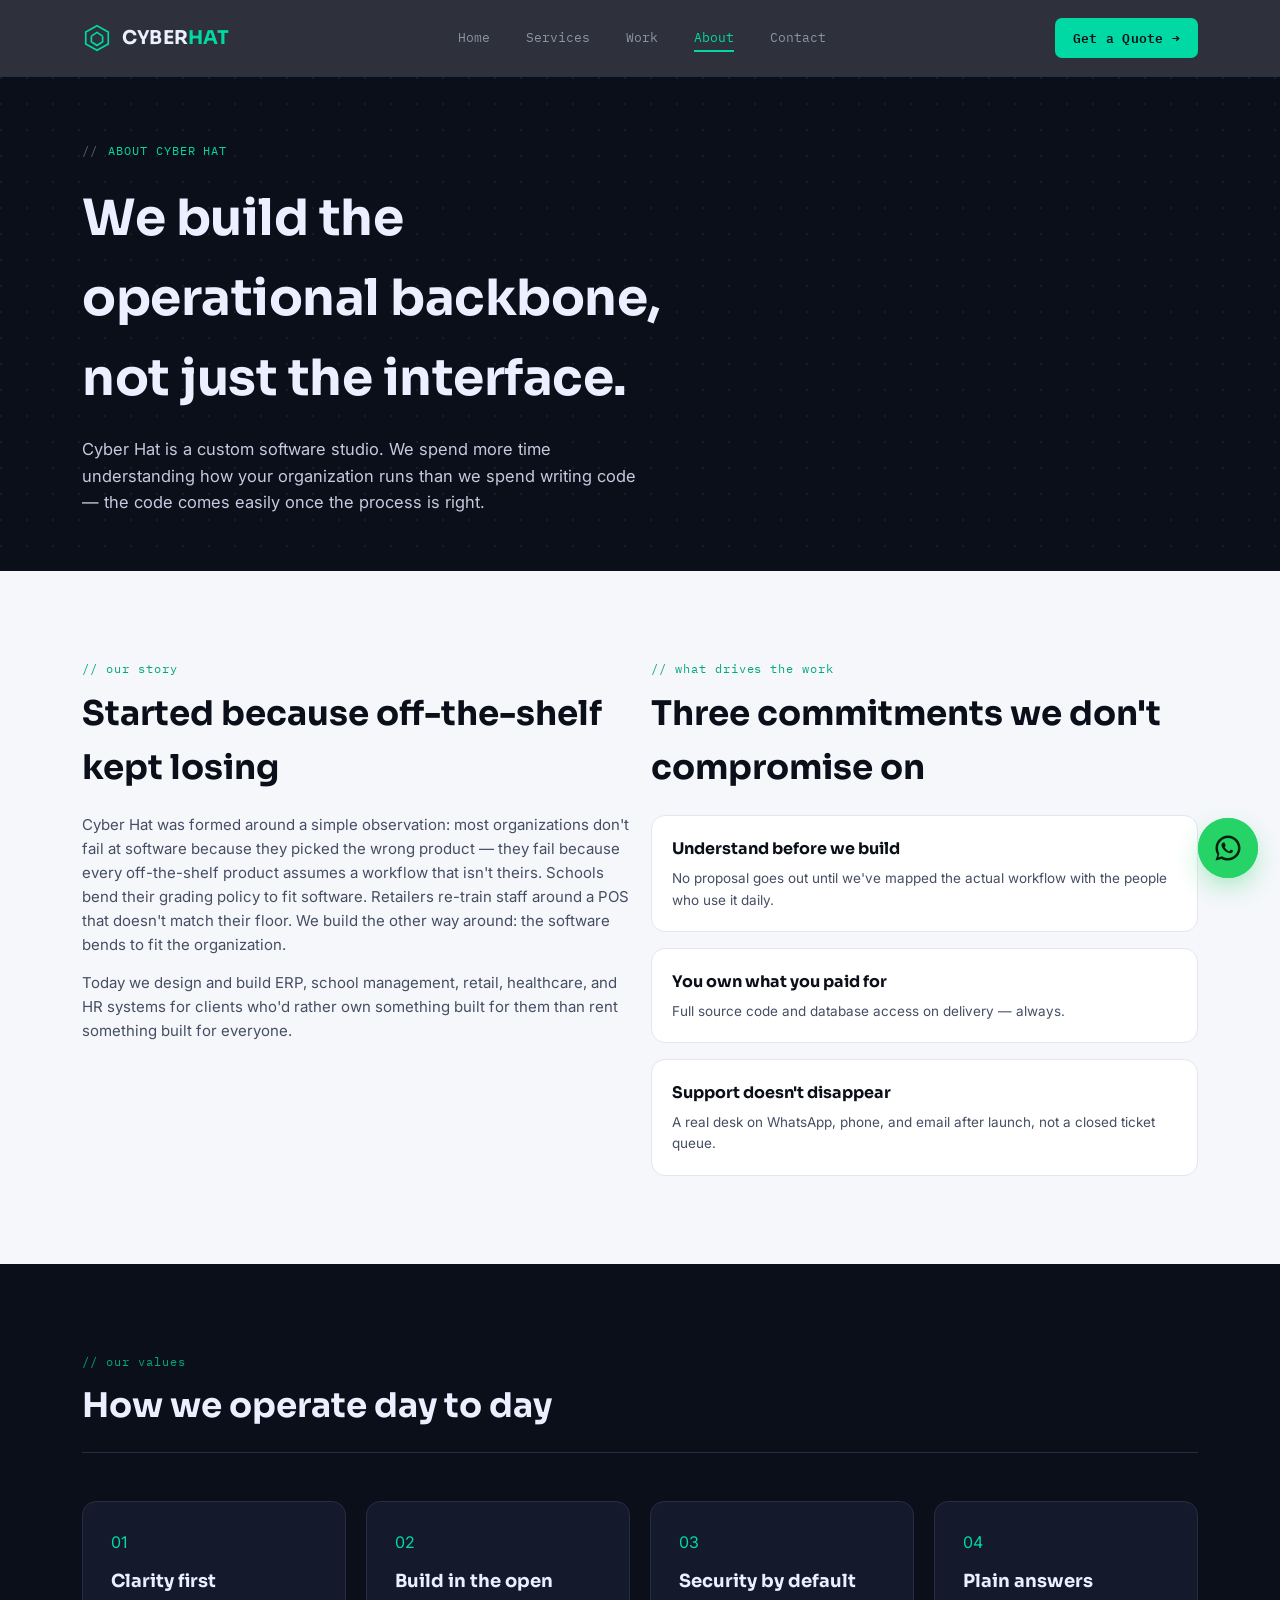
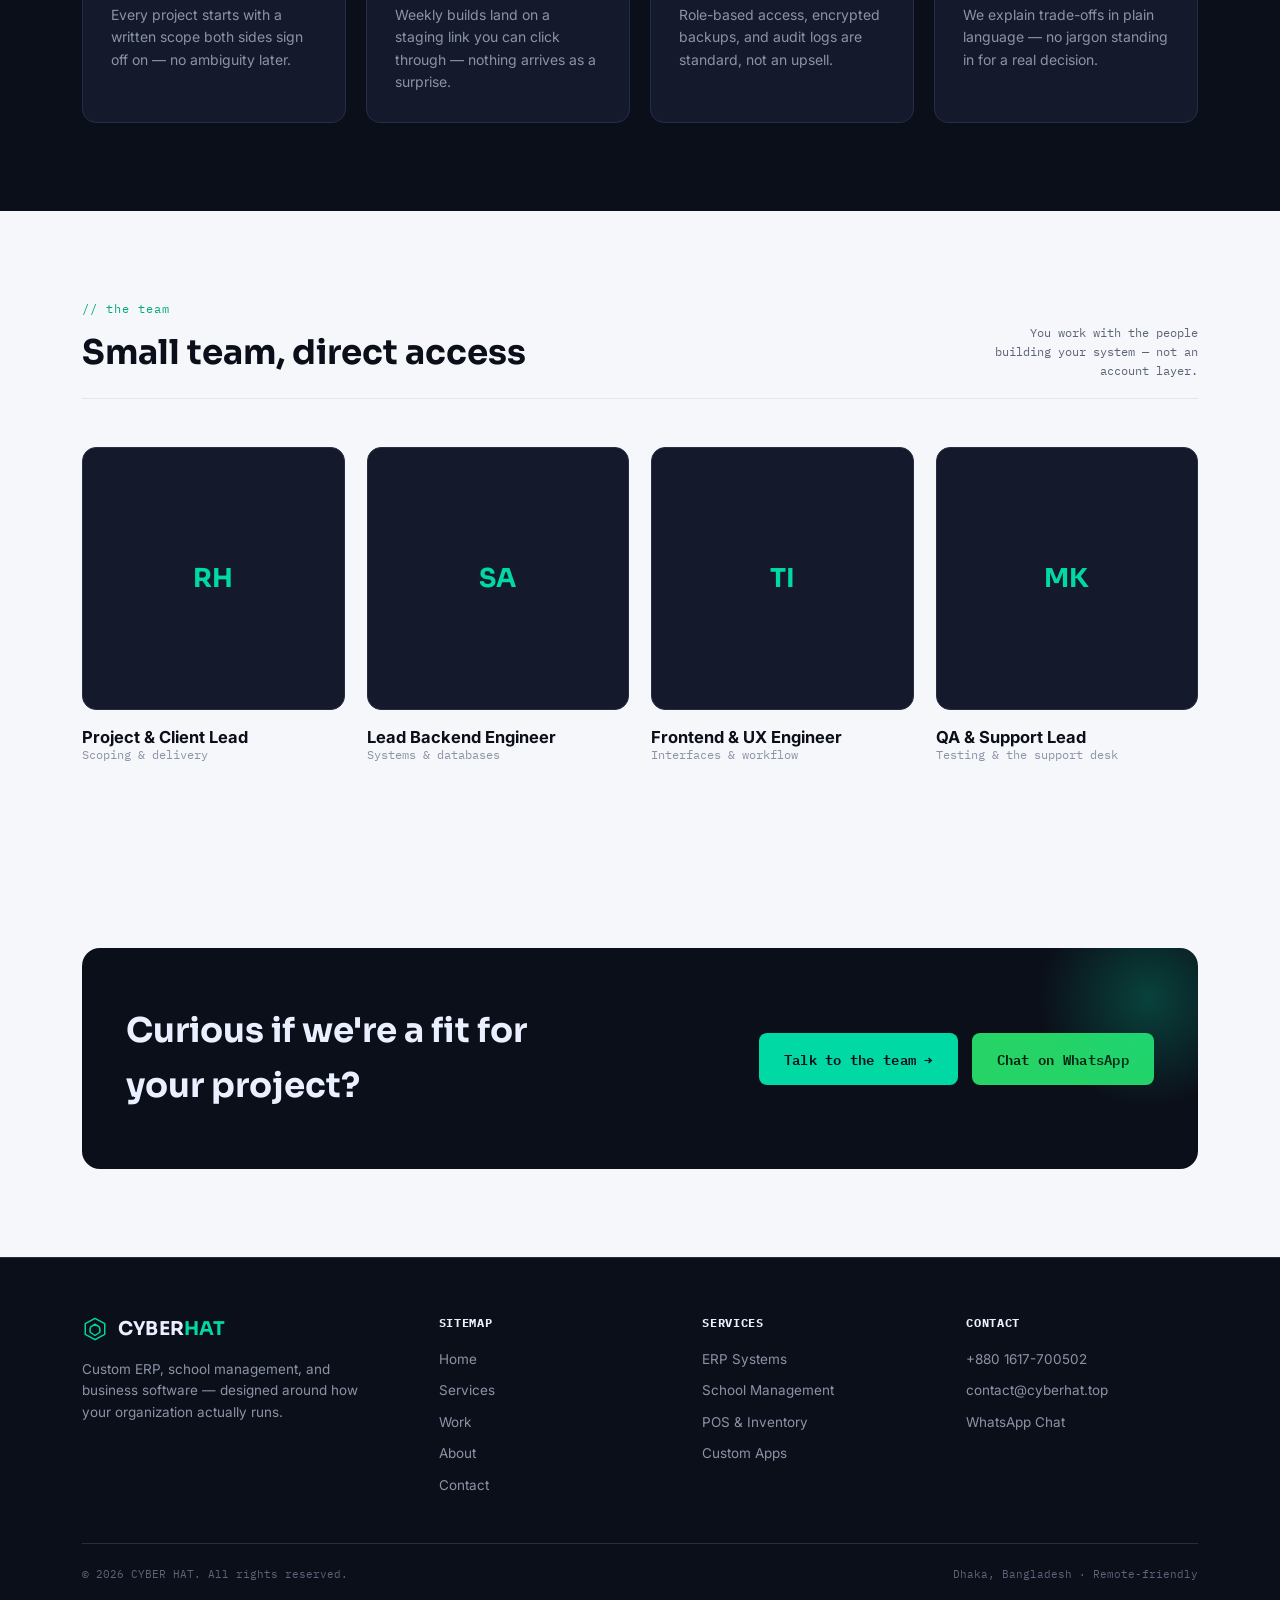
==== about.html @ 16d9b81a "Add files via upload" ====
<!DOCTYPE html>
<html lang="en">
<head>
<meta charset="UTF-8">
<meta name="viewport" content="width=device-width, initial-scale=1.0">
<title>About — Cyber Hat</title>
<meta name="description" content="Cyber Hat is a custom software studio building ERP, school management and business systems.">
<link rel="preconnect" href="https://fonts.googleapis.com">
<link rel="preconnect" href="https://fonts.gstatic.com" crossorigin>
<link href="https://fonts.googleapis.com/css2?family=Sora:wght@400;600;700;800&family=Inter:wght@400;500;600&family=IBM+Plex+Mono:wght@400;500&display=swap" rel="stylesheet">
<link rel="stylesheet" href="style.css">
</head>
<body>

<header class="site-header">
  <nav class="nav">
    <a href="index.html" class="logo">
      <svg viewBox="0 0 32 32" fill="none"><path d="M16 3 L28 9.5 V22.5 L16 29 L4 22.5 V9.5 Z" stroke="#00D9A3" stroke-width="1.8"/><path d="M10 14 L16 10 L22 14 M10 14 V20 L16 24 L22 20 V14" stroke="#00D9A3" stroke-width="1.8" stroke-linejoin="round"/></svg>
      <span class="logo-word">CYBER<span>HAT</span></span>
    </a>
    <ul class="nav-links">
      <li><a href="index.html">Home</a></li>
      <li><a href="services.html">Services</a></li>
      <li><a href="work.html">Work</a></li>
      <li><a href="about.html" class="active">About</a></li>
      <li><a href="contact.html">Contact</a></li>
    </ul>
    <a class="nav-cta desktop-only" href="contact.html">Get a Quote →</a>
    <button class="nav-toggle" aria-label="Toggle menu">☰</button>
  </nav>
  <div class="mobile-menu">
    <a href="index.html">Home</a>
    <a href="services.html">Services</a>
    <a href="work.html">Work</a>
    <a href="about.html" class="active">About</a>
    <a href="contact.html">Contact</a>
    <a class="nav-cta" href="contact.html">Get a Quote →</a>
  </div>
</header>

<section class="page-hero">
  <div class="wrap">
    <div class="crumb">ABOUT CYBER HAT</div>
    <h1>We build the operational backbone, not just the interface.</h1>
    <p class="lede">Cyber Hat is a custom software studio. We spend more time understanding how your organization runs than we spend writing code — the code comes easily once the process is right.</p>
  </div>
</section>

<section>
  <div class="wrap">
    <div class="grid-2 reveal">
      <div>
        <div class="section-tag">our story</div>
        <h2>Started because off-the-shelf kept losing</h2>
        <p style="margin-top:18px; color:#454e63; font-size:15px;">Cyber Hat was formed around a simple observation: most organizations don't fail at software because they picked the wrong product — they fail because every off-the-shelf product assumes a workflow that isn't theirs. Schools bend their grading policy to fit software. Retailers re-train staff around a POS that doesn't match their floor. We build the other way around: the software bends to fit the organization.</p>
        <p style="margin-top:14px; color:#454e63; font-size:15px;">Today we design and build ERP, school management, retail, healthcare, and HR systems for clients who'd rather own something built for them than rent something built for everyone.</p>
      </div>
      <div>
        <div class="section-tag">what drives the work</div>
        <h2>Three commitments we don't compromise on</h2>
        <div style="margin-top:20px; display:flex; flex-direction:column; gap:16px;">
          <div class="card" style="padding:20px;">
            <h3 style="font-size:16px; margin:0 0 6px;">Understand before we build</h3>
            <p style="font-size:13.5px;">No proposal goes out until we've mapped the actual workflow with the people who use it daily.</p>
          </div>
          <div class="card" style="padding:20px;">
            <h3 style="font-size:16px; margin:0 0 6px;">You own what you paid for</h3>
            <p style="font-size:13.5px;">Full source code and database access on delivery — always.</p>
          </div>
          <div class="card" style="padding:20px;">
            <h3 style="font-size:16px; margin:0 0 6px;">Support doesn't disappear</h3>
            <p style="font-size:13.5px;">A real desk on WhatsApp, phone, and email after launch, not a closed ticket queue.</p>
          </div>
        </div>
      </div>
    </div>
  </div>
</section>

<section class="dark-section">
  <div class="wrap">
    <div class="section-head reveal">
      <div>
        <div class="section-tag">our values</div>
        <h2>How we operate day to day</h2>
      </div>
    </div>
    <div class="value-row">
      <div class="dark-card reveal">
        <div class="tag" style="color:var(--signal);">01</div>
        <h3>Clarity first</h3>
        <p>Every project starts with a written scope both sides sign off on — no ambiguity later.</p>
      </div>
      <div class="dark-card reveal">
        <div class="tag" style="color:var(--signal);">02</div>
        <h3>Build in the open</h3>
        <p>Weekly builds land on a staging link you can click through — nothing arrives as a surprise.</p>
      </div>
      <div class="dark-card reveal">
        <div class="tag" style="color:var(--signal);">03</div>
        <h3>Security by default</h3>
        <p>Role-based access, encrypted backups, and audit logs are standard, not an upsell.</p>
      </div>
      <div class="dark-card reveal">
        <div class="tag" style="color:var(--signal);">04</div>
        <h3>Plain answers</h3>
        <p>We explain trade-offs in plain language — no jargon standing in for a real decision.</p>
      </div>
    </div>
  </div>
</section>

<section>
  <div class="wrap">
    <div class="section-head reveal">
      <div>
        <div class="section-tag">the team</div>
        <h2>Small team, direct access</h2>
      </div>
      <p class="section-note">You work with the people building your system — not an account layer.</p>
    </div>
    <div class="team-grid">
      <div class="team-card reveal">
        <div class="avatar">RH</div>
        <h3>Project &amp; Client Lead</h3>
        <span class="role">Scoping &amp; delivery</span>
      </div>
      <div class="team-card reveal">
        <div class="avatar">SA</div>
        <h3>Lead Backend Engineer</h3>
        <span class="role">Systems &amp; databases</span>
      </div>
      <div class="team-card reveal">
        <div class="avatar">TI</div>
        <h3>Frontend &amp; UX Engineer</h3>
        <span class="role">Interfaces &amp; workflow</span>
      </div>
      <div class="team-card reveal">
        <div class="avatar">MK</div>
        <h3>QA &amp; Support Lead</h3>
        <span class="role">Testing &amp; the support desk</span>
      </div>
    </div>
  </div>
</section>

<section>
  <div class="wrap">
    <div class="cta-band reveal">
      <h2>Curious if we're a fit for your project?</h2>
      <div class="cta-actions">
        <a class="btn btn-primary" href="contact.html">Talk to the team →</a>
        <a class="btn btn-whatsapp" href="https://wa.me/8801617700502" target="_blank" rel="noopener">Chat on WhatsApp</a>
      </div>
    </div>
  </div>
</section>

<footer class="site-footer">
  <div class="wrap">
    <div class="foot-grid">
      <div class="foot-col">
        <div class="foot-brand">
          <svg width="26" height="26" viewBox="0 0 32 32" fill="none"><path d="M16 3 L28 9.5 V22.5 L16 29 L4 22.5 V9.5 Z" stroke="#00D9A3" stroke-width="1.8"/><path d="M10 14 L16 10 L22 14 M10 14 V20 L16 24 L22 20 V14" stroke="#00D9A3" stroke-width="1.8" stroke-linejoin="round"/></svg>
          <span class="logo-word">CYBER<span>HAT</span></span>
        </div>
        <p class="foot-desc">Custom ERP, school management, and business software — designed around how your organization actually runs.</p>
      </div>
      <div class="foot-col">
        <h4>Sitemap</h4>
        <a href="index.html">Home</a>
        <a href="services.html">Services</a>
        <a href="work.html">Work</a>
        <a href="about.html">About</a>
        <a href="contact.html">Contact</a>
      </div>
      <div class="foot-col">
        <h4>Services</h4>
        <a href="services.html">ERP Systems</a>
        <a href="services.html">School Management</a>
        <a href="services.html">POS &amp; Inventory</a>
        <a href="services.html">Custom Apps</a>
      </div>
      <div class="foot-col">
        <h4>Contact</h4>
        <a href="tel:+8801617700502">+880 1617-700502</a>
        <a href="mailto:contact@cyberhat.top">contact@cyberhat.top</a>
        <a href="https://wa.me/8801617700502" target="_blank" rel="noopener">WhatsApp Chat</a>
      </div>
    </div>
    <div class="foot-bottom">
      <span>© 2026 CYBER HAT. All rights reserved.</span>
      <span>Dhaka, Bangladesh · Remote-friendly</span>
    </div>
  </div>
</footer>

<div class="wa-float">
  <span class="wa-tooltip">Chat with us</span>
  <a class="wa-btn" href="https://wa.me/8801617700502?text=Hi%20Cyber%20Hat%2C%20I%27d%20like%20to%20talk%20about%20a%20software%20project." target="_blank" rel="noopener" aria-label="Chat on WhatsApp">
    <svg viewBox="0 0 24 24" fill="#06210F"><path d="M12 2C6.5 2 2 6.5 2 12c0 1.9.5 3.7 1.5 5.3L2 22l4.9-1.3C8.4 21.6 10.2 22 12 22c5.5 0 10-4.5 10-10S17.5 2 12 2zm0 18c-1.6 0-3.1-.4-4.4-1.2l-.3-.2-3 .8.8-2.9-.2-.3C4.4 15 4 13.5 4 12c0-4.4 3.6-8 8-8s8 3.6 8 8-3.6 8-8 8zm4.4-5.9c-.2-.1-1.4-.7-1.7-.8-.2-.1-.4-.1-.6.1-.2.2-.6.8-.8 1-.1.2-.3.2-.5.1-.7-.3-1.4-.7-2-1.3-.5-.5-1-1.1-1.4-1.7-.1-.2 0-.4.1-.5.1-.1.2-.3.4-.4.1-.1.2-.3.2-.4.1-.2 0-.3 0-.4-.1-.1-.6-1.4-.8-1.9-.2-.5-.4-.4-.6-.4h-.5c-.2 0-.4.1-.6.3-.2.2-.8.8-.8 1.9s.8 2.2.9 2.4c.1.2 1.6 2.4 3.8 3.4.5.2.9.4 1.3.5.5.2 1 .1 1.4.1.4-.1 1.4-.6 1.6-1.1.2-.5.2-1 .1-1.1-.1-.1-.2-.2-.4-.3z"/></svg>
  </a>
</div>

<script src="script.js"></script>
</body>
</html>
---- style.css ----
/* ============ CYBER HAT — shared stylesheet ============ */
:root{
  --ink:#0B0F19;
  --panel:#141a2b;
  --panel-2:#1b2238;
  --paper:#F6F7FB;
  --line:#E3E6EF;
  --line-dark:#262e46;
  --signal:#00D9A3;
  --signal-dim:#00A87D;
  --amber:#FFB020;
  --text-dark:#0B0F19;
  --text-light:#EAF0FF;
  --muted:#8B93A7;
  --muted-2:#5b6478;
  --display:'Sora', sans-serif;
  --body:'Inter', sans-serif;
  --mono:'IBM Plex Mono', monospace;
}

*{margin:0; padding:0; box-sizing:border-box;}
html{scroll-behavior:smooth;}
body{
  background:var(--paper);
  color:var(--text-dark);
  font-family:var(--body);
  line-height:1.6;
  overflow-x:hidden;
}
@media (prefers-reduced-motion: reduce){
  *{animation-duration:0.01ms !important; animation-iteration-count:1 !important; transition-duration:0.01ms !important; scroll-behavior:auto !important;}
}
img,svg{display:block; max-width:100%;}
a{color:inherit; text-decoration:none;}
ul{list-style:none;}
button{font-family:inherit; cursor:pointer;}

.wrap{max-width:1180px; margin:0 auto; padding:0 32px;}
@media(max-width:600px){.wrap{padding:0 20px;}}

a:focus-visible, button:focus-visible, input:focus-visible, textarea:focus-visible, select:focus-visible{
  outline:2px solid var(--amber);
  outline-offset:2px;
}

/* ---------- header / nav ---------- */
header.site-header{
  position:sticky; top:0; z-index:50;
  background:rgba(11,15,25,0.85);
  backdrop-filter:blur(10px);
  border-bottom:1px solid var(--line-dark);
}
.nav{
  display:flex; align-items:center; justify-content:space-between;
  padding:18px 32px; max-width:1180px; margin:0 auto;
}
.logo{display:flex; align-items:center; gap:10px; color:var(--text-light);}
.logo svg{width:30px; height:30px;}
.logo-word{font-family:var(--display); font-weight:700; font-size:19px; letter-spacing:0.01em;}
.logo-word span{color:var(--signal);}
.nav-links{display:flex; gap:8px; align-items:center; font-family:var(--mono); font-size:13px;}
.nav-links a{
  color:var(--muted); padding:8px 14px; border-radius:6px; position:relative;
  transition:color 0.2s, background 0.2s;
}
.nav-links a:hover{color:var(--text-light); background:var(--panel);}
.nav-links a.active{color:var(--signal);}
.nav-links a.active::after{
  content:""; position:absolute; left:14px; right:14px; bottom:2px; height:2px; background:var(--signal);
}
.nav-cta{
  font-family:var(--mono); font-size:12.5px; letter-spacing:0.02em;
  background:var(--signal); color:var(--ink); padding:10px 18px; border-radius:7px;
  font-weight:600; transition:background 0.2s, transform 0.15s;
  display:inline-flex; align-items:center; gap:8px;
}
.nav-cta:hover{background:var(--text-light); transform:translateY(-1px);}
.nav-toggle{display:none; background:none; border:none; color:var(--text-light); font-size:22px;}
@media(max-width:900px){
  .nav-links{display:none;}
  .nav-cta.desktop-only{display:none;}
  .nav-toggle{display:block;}
}
.mobile-menu{
  display:none; flex-direction:column; gap:2px; padding:10px 20px 22px;
  background:var(--ink); border-bottom:1px solid var(--line-dark);
}
.mobile-menu.open{display:flex;}
.mobile-menu a{
  font-family:var(--mono); font-size:14px; color:var(--muted); padding:12px 6px;
  border-bottom:1px solid var(--line-dark);
}
.mobile-menu a.active{color:var(--signal);}
.mobile-menu .nav-cta{margin-top:14px; justify-content:center;}

/* ---------- page hero band (dark) ---------- */
.page-hero{
  background:var(--ink);
  color:var(--text-light);
  padding:64px 0 56px;
  position:relative;
  overflow:hidden;
}
.page-hero::before{
  content:"";
  position:absolute; inset:0;
  background-image: radial-gradient(circle at 1px 1px, rgba(255,255,255,0.06) 1px, transparent 0);
  background-size:26px 26px;
  pointer-events:none;
}
.crumb{
  font-family:var(--mono); font-size:12px; color:var(--signal); letter-spacing:0.08em;
  display:flex; align-items:center; gap:10px; margin-bottom:18px; position:relative;
}
.crumb::before{content:"//"; color:var(--muted-2);}
.page-hero h1{
  font-family:var(--display); font-weight:700; font-size:clamp(30px,4.4vw,50px);
  letter-spacing:-0.01em; max-width:16ch; position:relative;
}
.page-hero .lede{
  margin-top:18px; font-size:16.5px; color:#c3cbe0; max-width:56ch; position:relative;
}

/* ---------- generic section ---------- */
section{padding:88px 0;}
.section-tight{padding:56px 0;}
.section-head{
  display:flex; justify-content:space-between; align-items:flex-end; gap:24px;
  margin-bottom:48px; padding-bottom:18px; border-bottom:1px solid var(--line);
}
.section-tag{font-family:var(--mono); font-size:12px; color:var(--signal-dim); letter-spacing:0.08em;}
.section-tag::before{content:"// ";}
h2{font-family:var(--display); font-weight:700; font-size:clamp(24px,3vw,34px); margin-top:8px; max-width:22ch;}
.section-note{font-family:var(--mono); font-size:12px; color:var(--muted-2); max-width:30ch; text-align:right;}
@media(max-width:700px){
  .section-head{flex-direction:column; align-items:flex-start;}
  .section-note{text-align:left;}
}
.dark-section{background:var(--ink); color:var(--text-light);}
.dark-section h2{color:var(--text-light);}
.dark-section .section-head{border-bottom:1px solid var(--line-dark);}

/* ---------- buttons ---------- */
.btn{
  font-family:var(--mono); font-size:13.5px; letter-spacing:0.02em;
  padding:14px 24px; border-radius:8px; display:inline-flex; align-items:center; gap:10px;
  transition:transform 0.15s ease, background 0.2s, box-shadow 0.2s;
  border:1px solid transparent;
}
.btn-primary{background:var(--signal); color:var(--ink); font-weight:600;}
.btn-primary:hover{transform:translateY(-2px); box-shadow:0 10px 24px -8px rgba(0,217,163,0.55);}
.btn-outline{border-color:var(--line-dark); color:var(--text-light);}
.btn-outline:hover{border-color:var(--signal); color:var(--signal);}
.btn-outline.on-light{border-color:var(--line); color:var(--text-dark);}
.btn-outline.on-light:hover{border-color:var(--signal-dim); color:var(--signal-dim);}
.btn-whatsapp{background:#25D366; color:#06210F; font-weight:600;}
.btn-whatsapp:hover{transform:translateY(-2px); box-shadow:0 10px 24px -8px rgba(37,211,102,0.6);}

/* ---------- terminal / hero visual ---------- */
.terminal{
  background:var(--panel);
  border:1px solid var(--line-dark);
  border-radius:12px;
  overflow:hidden;
  box-shadow:0 30px 60px -30px rgba(0,0,0,0.6);
}
.terminal-bar{
  display:flex; align-items:center; gap:8px;
  padding:12px 16px; background:var(--panel-2); border-bottom:1px solid var(--line-dark);
}
.terminal-bar span{width:10px; height:10px; border-radius:50%; background:#3a4260;}
.terminal-bar .lbl{
  margin-left:10px; font-family:var(--mono); font-size:11px; color:var(--muted);
}
.terminal-body{padding:22px 20px; font-family:var(--mono); font-size:13.5px; color:#c9d3e8; min-height:190px;}
.terminal-body .line{margin-bottom:8px;}
.terminal-body .prompt{color:var(--signal);}
.terminal-body .out{color:var(--muted);}
.caret{display:inline-block; width:8px; height:16px; background:var(--signal); vertical-align:middle; animation:blink 1s steps(2) infinite;}
@keyframes blink{50%{opacity:0;}}

/* ---------- cards / grids ---------- */
.grid-3{display:grid; grid-template-columns:repeat(3,1fr); gap:22px;}
.grid-2{display:grid; grid-template-columns:1fr 1fr; gap:22px;}
@media(max-width:900px){.grid-3{grid-template-columns:repeat(2,1fr);}}
@media(max-width:640px){.grid-3, .grid-2{grid-template-columns:1fr;}}

.card{
  background:#fff; border:1px solid var(--line); border-radius:14px; padding:28px;
  transition:transform 0.2s ease, box-shadow 0.2s ease, border-color 0.2s;
}
.card:hover{transform:translateY(-4px); box-shadow:0 20px 40px -24px rgba(11,15,25,0.25); border-color:#d3d8e8;}
.card .tag{font-family:var(--mono); font-size:10.5px; color:var(--signal-dim); letter-spacing:0.05em;}
.card h3{font-family:var(--display); font-size:18.5px; font-weight:700; margin:12px 0 8px;}
.card p{font-size:14px; color:#454e63;}
.card-icon{
  width:42px; height:42px; border-radius:10px; background:#e9fbf5;
  display:flex; align-items:center; justify-content:center; margin-bottom:16px;
}
.chip-row{margin-top:16px; display:flex; flex-wrap:wrap; gap:6px;}
.chip{font-family:var(--mono); font-size:10px; border:1px solid var(--line); padding:4px 9px; border-radius:20px; color:var(--muted-2);}

.dark-card{
  background:var(--panel); border:1px solid var(--line-dark); border-radius:14px; padding:28px; color:var(--text-light);
  transition:transform 0.2s ease, border-color 0.2s;
}
.dark-card:hover{transform:translateY(-4px); border-color:var(--signal-dim);}
.dark-card h3{font-family:var(--display); font-weight:700; font-size:18px; margin:12px 0 8px;}
.dark-card p{font-size:14px; color:var(--muted);}

/* ---------- stats strip ---------- */
.stats-strip{
  display:grid; grid-template-columns:repeat(4,1fr);
  border:1px solid var(--line-dark); border-radius:14px; overflow:hidden; background:var(--panel);
}
.stat-cell{padding:26px 20px; border-right:1px solid var(--line-dark); text-align:center;}
.stat-cell:last-child{border-right:none;}
.stat-cell .val{font-family:var(--display); font-size:30px; font-weight:700; color:var(--signal);}
.stat-cell .lbl{margin-top:6px; font-family:var(--mono); font-size:10.5px; color:var(--muted); letter-spacing:0.04em; text-transform:uppercase;}
@media(max-width:700px){.stats-strip{grid-template-columns:repeat(2,1fr);} .stat-cell{border-bottom:1px solid var(--line-dark);}}

/* ---------- process rows ---------- */
.proc-row{
  display:grid; grid-template-columns:110px 1fr 1.3fr; gap:22px;
  padding:26px 0; border-bottom:1px solid var(--line); align-items:start;
}
.proc-row:first-child{border-top:1px solid var(--line);}
.proc-num{font-family:var(--mono); font-size:13px; color:var(--signal-dim);}
.proc-row h3{font-family:var(--display); font-size:17.5px; font-weight:700; padding-top:2px;}
.proc-row p{font-size:14px; color:#454e63; padding-top:2px;}
@media(max-width:700px){
  .proc-row{grid-template-columns:60px 1fr;}
  .proc-row p{grid-column:1/-1;}
}

/* ---------- CTA band ---------- */
.cta-band{
  background:var(--ink); color:var(--text-light); border-radius:18px; padding:56px 44px;
  display:flex; justify-content:space-between; align-items:center; gap:30px; flex-wrap:wrap;
  position:relative; overflow:hidden;
}
.cta-band::after{
  content:""; position:absolute; right:-60px; top:-60px; width:220px; height:220px; border-radius:50%;
  background:radial-gradient(circle, rgba(0,217,163,0.25), transparent 70%);
}
.cta-band h2{color:var(--text-light); margin:0; max-width:18ch;}
.cta-actions{display:flex; gap:14px; flex-wrap:wrap; position:relative;}

/* ---------- footer ---------- */
footer.site-footer{background:var(--ink); color:var(--muted); padding:56px 0 30px; border-top:1px solid var(--line-dark);}
.foot-grid{display:grid; grid-template-columns:1.4fr 1fr 1fr 1fr; gap:32px; padding-bottom:36px; border-bottom:1px solid var(--line-dark);}
.foot-col h4{font-family:var(--mono); font-size:11.5px; letter-spacing:0.06em; color:var(--text-light); text-transform:uppercase; margin-bottom:16px;}
.foot-col a, .foot-col p{display:block; font-size:13.5px; color:var(--muted); margin-bottom:10px;}
.foot-col a:hover{color:var(--signal);}
.foot-brand{display:flex; align-items:center; gap:10px; margin-bottom:14px;}
.foot-brand .logo-word{color:var(--text-light);}
.foot-desc{font-size:13.5px; color:var(--muted); max-width:34ch; margin-bottom:0;}
.foot-bottom{
  display:flex; justify-content:space-between; flex-wrap:wrap; gap:12px;
  font-family:var(--mono); font-size:11px; color:var(--muted-2); padding-top:22px;
}
@media(max-width:800px){.foot-grid{grid-template-columns:1fr 1fr;}}
@media(max-width:500px){.foot-grid{grid-template-columns:1fr;}}

/* ---------- floating WhatsApp button ---------- */
.wa-float{
  position:fixed; right:22px; bottom:22px; z-index:100;
  display:flex; align-items:center; gap:10px;
}
.wa-btn{
  width:60px; height:60px; border-radius:50%; background:#25D366;
  display:flex; align-items:center; justify-content:center;
  box-shadow:0 10px 30px -8px rgba(37,211,102,0.65);
  position:relative;
}
.wa-btn svg{width:30px; height:30px;}
.wa-btn::before{
  content:""; position:absolute; inset:0; border-radius:50%; background:#25D366;
  animation:wa-pulse 2.2s ease-out infinite;
  z-index:-1;
}
@keyframes wa-pulse{
  0%{transform:scale(1); opacity:0.55;}
  100%{transform:scale(1.9); opacity:0;}
}
.wa-tooltip{
  font-family:var(--mono); font-size:12px; background:var(--ink); color:var(--text-light);
  padding:8px 12px; border-radius:8px; white-space:nowrap;
  opacity:0; transform:translateX(6px); transition:opacity 0.2s, transform 0.2s; pointer-events:none;
}
.wa-float:hover .wa-tooltip{opacity:1; transform:translateX(0);}
@media(max-width:600px){
  .wa-float{right:16px; bottom:16px;}
  .wa-btn{width:54px; height:54px;}
  .wa-tooltip{display:none;}
}

/* ---------- contact page specifics ---------- */
.contact-grid{display:grid; grid-template-columns:1fr 1fr; gap:0; border:1px solid var(--line); border-radius:16px; overflow:hidden;}
.contact-info{background:var(--ink); color:var(--text-light); padding:48px;}
.contact-info h2{color:var(--text-light); max-width:none;}
.contact-form{padding:48px; background:#fff;}
.contact-list{margin-top:30px; display:flex; flex-direction:column; gap:18px;}
.contact-list a, .contact-list span{font-family:var(--mono); font-size:14px; display:flex; align-items:center; gap:12px; color:var(--text-light);}
.contact-list .ic{width:34px; height:34px; border-radius:8px; background:var(--panel-2); display:flex; align-items:center; justify-content:center; flex-shrink:0;}
.field{margin-bottom:20px;}
.field label{display:block; font-family:var(--mono); font-size:11px; letter-spacing:0.05em; text-transform:uppercase; color:var(--muted-2); margin-bottom:8px;}
.field input, .field select, .field textarea{
  width:100%; border:1px solid var(--line); border-radius:8px; background:#fbfbfd;
  padding:11px 12px; font-family:var(--body); font-size:14.5px; color:var(--text-dark); outline:none;
  transition:border-color 0.2s;
}
.field input:focus, .field select:focus, .field textarea:focus{border-color:var(--signal-dim);}
.field textarea{resize:vertical; min-height:90px;}
.submit-btn{
  margin-top:6px; width:100%; background:var(--ink); color:#fff; border:none; border-radius:8px;
  padding:14px 20px; font-family:var(--mono); font-size:13.5px; letter-spacing:0.02em; transition:background 0.2s;
}
.submit-btn:hover{background:var(--signal-dim);}
.map-embed{border-radius:12px; overflow:hidden; border:1px solid var(--line); margin-top:26px;}
.map-embed iframe{width:100%; height:280px; border:0; display:block;}
@media(max-width:850px){.contact-grid{grid-template-columns:1fr;}}

/* ---------- about page specifics ---------- */
.value-row{display:grid; grid-template-columns:repeat(4,1fr); gap:20px;}
@media(max-width:900px){.value-row{grid-template-columns:repeat(2,1fr);}}
@media(max-width:560px){.value-row{grid-template-columns:1fr;}}
.team-grid{display:grid; grid-template-columns:repeat(4,1fr); gap:22px;}
@media(max-width:900px){.team-grid{grid-template-columns:repeat(2,1fr);}}
@media(max-width:560px){.team-grid{grid-template-columns:1fr;}}
.avatar{
  width:100%; aspect-ratio:1; border-radius:14px; background:var(--panel);
  display:flex; align-items:center; justify-content:center; margin-bottom:14px;
  font-family:var(--display); font-weight:700; font-size:26px; color:var(--signal);
  border:1px solid var(--line-dark);
}
.team-card{text-align:left;}
.team-card h3{font-size:16.5px;}
.team-card .role{font-family:var(--mono); font-size:11.5px; color:var(--muted); margin-top:-4px; margin-bottom:8px; display:block;}

/* ---------- work/portfolio page specifics ---------- */
.work-card{border-radius:16px; overflow:hidden; border:1px solid var(--line); background:#fff;}
.work-visual{
  aspect-ratio:16/10; background:var(--ink); position:relative; overflow:hidden;
  display:flex; align-items:center; justify-content:center;
}
.work-visual svg{width:80%; height:80%;}
.work-body{padding:24px;}
.work-body .tag{font-family:var(--mono); font-size:10.5px; color:var(--signal-dim);}
.work-body h3{font-family:var(--display); font-size:18px; font-weight:700; margin:10px 0 8px;}
.work-body p{font-size:13.5px; color:#454e63;}
.filter-row{display:flex; gap:10px; flex-wrap:wrap; margin-bottom:36px;}
.filter-pill{
  font-family:var(--mono); font-size:12px; padding:8px 16px; border-radius:20px;
  border:1px solid var(--line); color:var(--muted-2); background:#fff; transition:all 0.2s;
}
.filter-pill.active, .filter-pill:hover{background:var(--ink); color:#fff; border-color:var(--ink);}

/* ---------- reveal animation ---------- */
.reveal{opacity:0; transform:translateY(16px); transition:opacity 0.6s ease, transform 0.6s ease;}
.reveal.in{opacity:1; transform:translateY(0);}
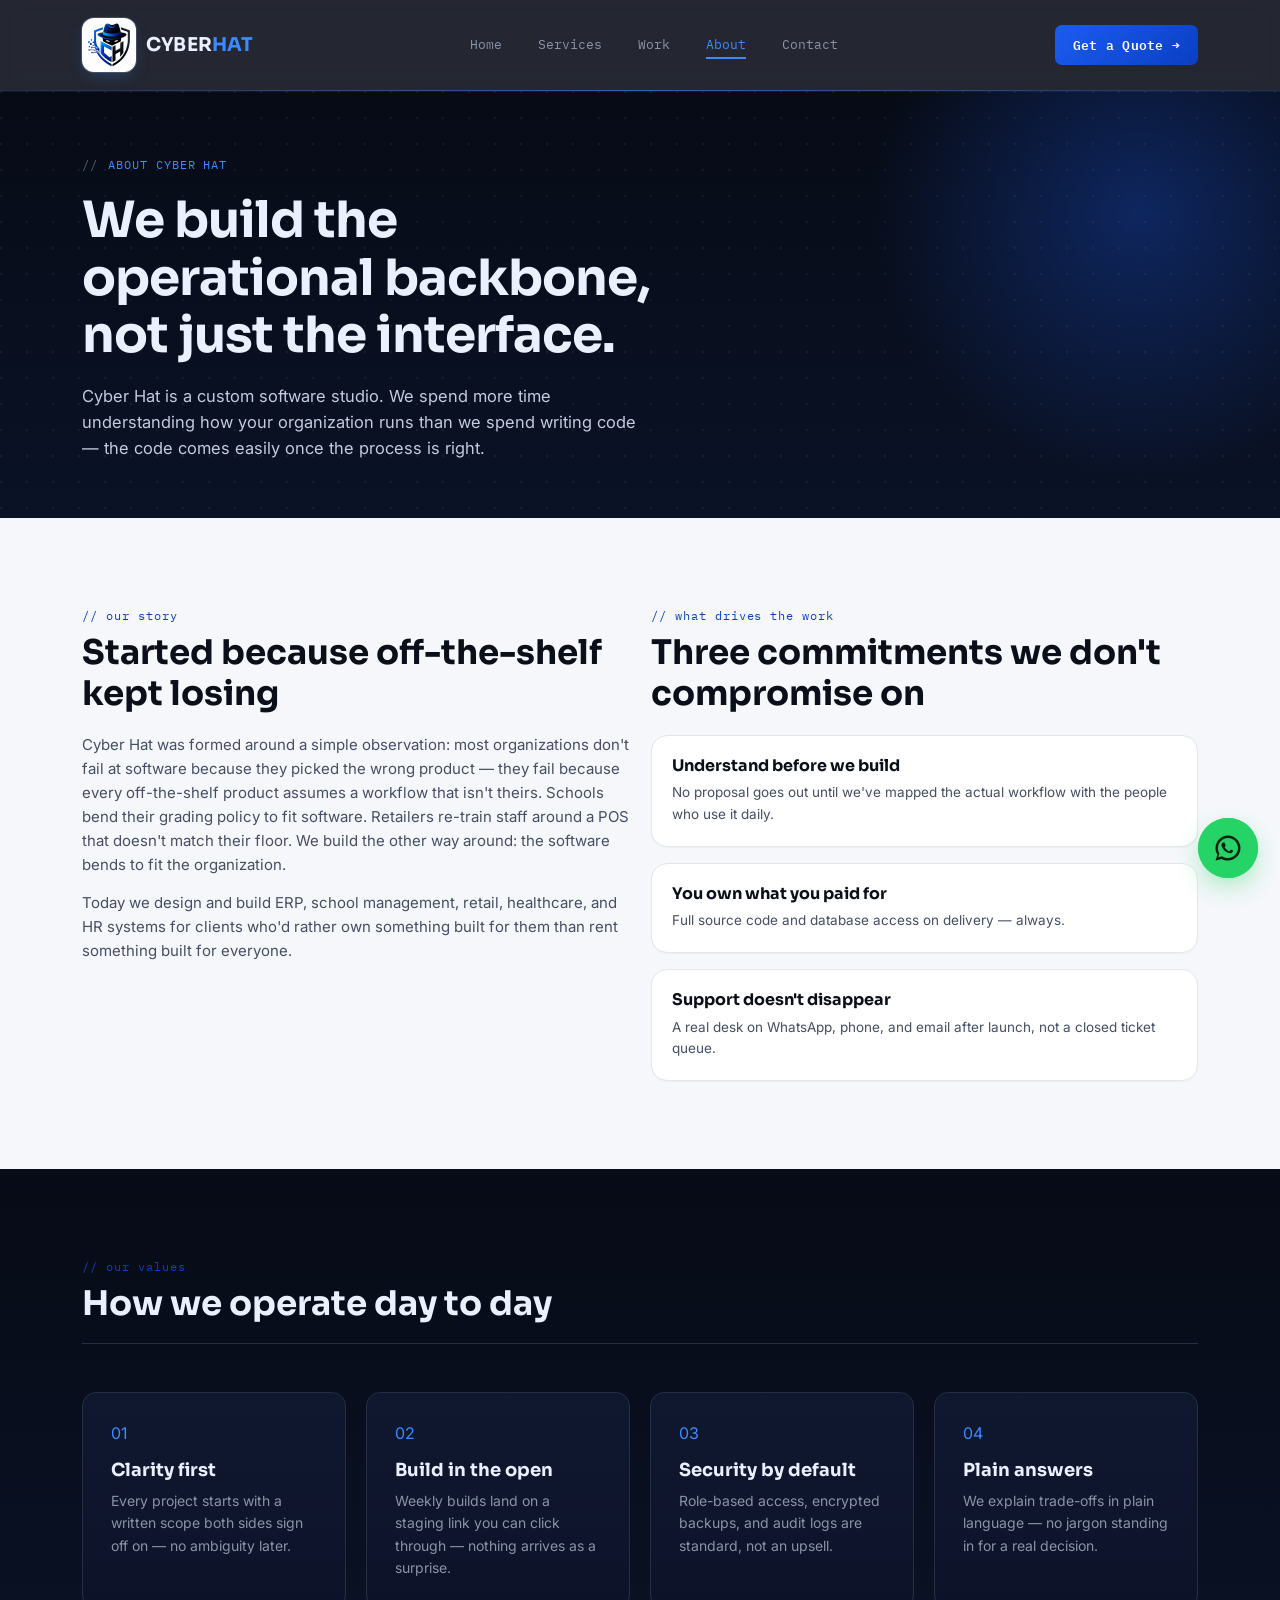
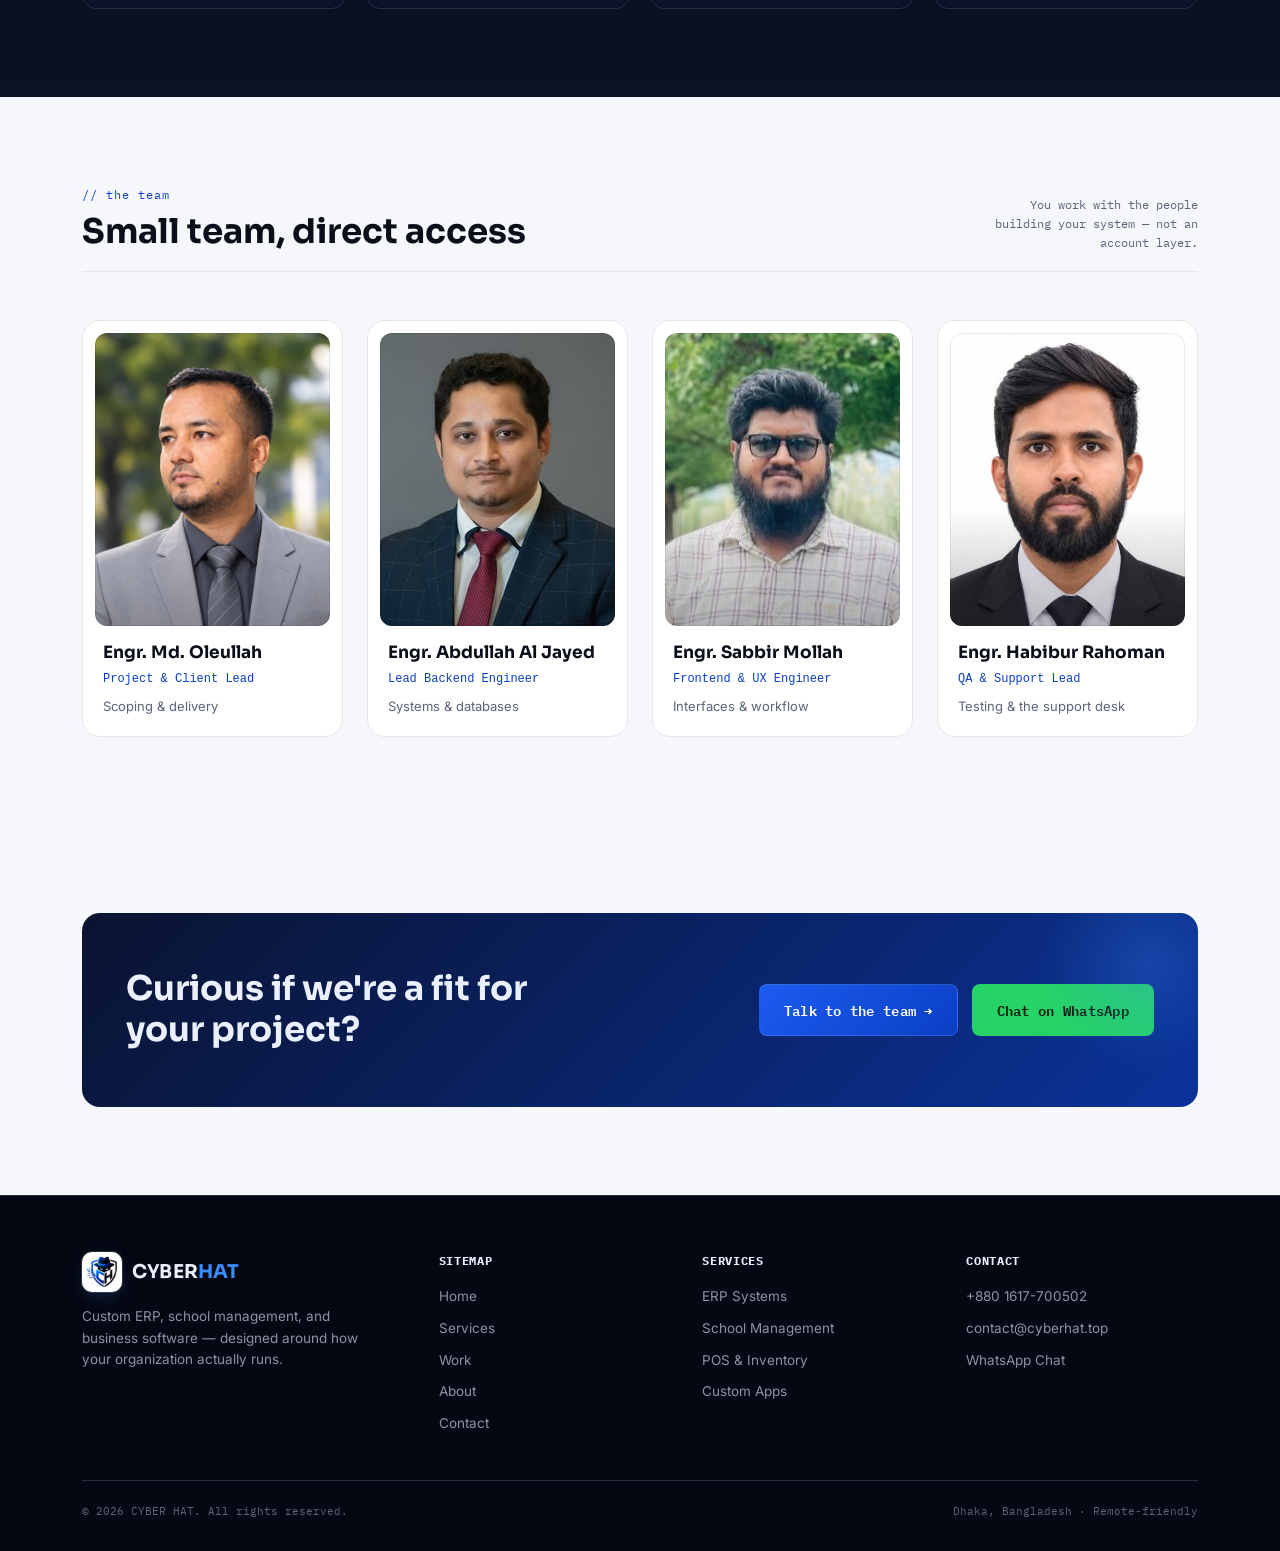
==== commit eeaea9be: "Add files via upload" ====
--- a/about.html
+++ b/about.html
@@ -2,20 +2,24 @@
 <html lang="en">
 <head>
 <meta charset="UTF-8">
-<meta name="viewport" content="width=device-width, initial-scale=1.0">
+<meta name="viewport" content="width=device-width, initial-scale=1, viewport-fit=cover">
+<meta name="theme-color" content="#0B0F19">
 <title>About — Cyber Hat</title>
 <meta name="description" content="Cyber Hat is a custom software studio building ERP, school management and business systems.">
 <link rel="preconnect" href="https://fonts.googleapis.com">
 <link rel="preconnect" href="https://fonts.gstatic.com" crossorigin>
 <link href="https://fonts.googleapis.com/css2?family=Sora:wght@400;600;700;800&family=Inter:wght@400;500;600&family=IBM+Plex+Mono:wght@400;500&display=swap" rel="stylesheet">
+<link rel="icon" type="image/png" href="favicon.png">
+<link rel="apple-touch-icon" href="logo.png">
 <link rel="stylesheet" href="style.css">
 </head>
 <body>
 
 <header class="site-header">
   <nav class="nav">
-    <a href="index.html" class="logo">
-      <svg viewBox="0 0 32 32" fill="none"><path d="M16 3 L28 9.5 V22.5 L16 29 L4 22.5 V9.5 Z" stroke="#00D9A3" stroke-width="1.8"/><path d="M10 14 L16 10 L22 14 M10 14 V20 L16 24 L22 20 V14" stroke="#00D9A3" stroke-width="1.8" stroke-linejoin="round"/></svg>
+    <a href="index.html" class="logo" aria-label="Cyber Hat — Home">
+      <img class="logo-img" src="logo.png" alt="" width="54" height="54" decoding="async">
+      <span class="logo-fallback" aria-hidden="true"><svg viewBox="0 0 32 32" fill="none"><path d="M16 3 L28 9.5 V22.5 L16 29 L4 22.5 V9.5 Z" stroke="#3B8BFF" stroke-width="1.8"/><path d="M10 14 L16 10 L22 14 M10 14 V20 L16 24 L22 20 V14" stroke="#3B8BFF" stroke-width="1.8" stroke-linejoin="round"/></svg></span>
       <span class="logo-word">CYBER<span>HAT</span></span>
     </a>
     <ul class="nav-links">
@@ -26,9 +30,9 @@
       <li><a href="contact.html">Contact</a></li>
     </ul>
     <a class="nav-cta desktop-only" href="contact.html">Get a Quote →</a>
-    <button class="nav-toggle" aria-label="Toggle menu">☰</button>
+    <button class="nav-toggle" aria-label="Toggle menu" aria-expanded="false" aria-controls="mobile-menu">☰</button>
   </nav>
-  <div class="mobile-menu">
+  <div class="mobile-menu" id="mobile-menu">
     <a href="index.html">Home</a>
     <a href="services.html">Services</a>
     <a href="work.html">Work</a>
@@ -121,24 +125,28 @@
     </div>
     <div class="team-grid">
       <div class="team-card reveal">
-        <div class="avatar">RH</div>
-        <h3>Project &amp; Client Lead</h3>
-        <span class="role">Scoping &amp; delivery</span>
-      </div>
-      <div class="team-card reveal">
-        <div class="avatar">SA</div>
-        <h3>Lead Backend Engineer</h3>
-        <span class="role">Systems &amp; databases</span>
-      </div>
-      <div class="team-card reveal">
-        <div class="avatar">TI</div>
-        <h3>Frontend &amp; UX Engineer</h3>
-        <span class="role">Interfaces &amp; workflow</span>
-      </div>
-      <div class="team-card reveal">
-        <div class="avatar">MK</div>
-        <h3>QA &amp; Support Lead</h3>
-        <span class="role">Testing &amp; the support desk</span>
+        <div class="team-photo"><img src="team-oleullah.jpg" alt="Engr. Md. Oleullah, Project &amp; Client Lead" width="720" height="720" loading="lazy"></div>
+        <h3>Engr. Md. Oleullah</h3>
+        <span class="role">Project &amp; Client Lead</span>
+        <p class="team-sub">Scoping &amp; delivery</p>
+      </div>
+      <div class="team-card reveal">
+        <div class="team-photo"><img src="team-jayed.jpg" alt="Engr. Abdullah Al Jayed, Lead Backend Engineer" width="540" height="540" loading="lazy"></div>
+        <h3>Engr. Abdullah Al Jayed</h3>
+        <span class="role">Lead Backend Engineer</span>
+        <p class="team-sub">Systems &amp; databases</p>
+      </div>
+      <div class="team-card reveal">
+        <div class="team-photo"><img src="team-sabbir.jpg" alt="Engr. Sabbir Mollah, Frontend &amp; UX Engineer" width="432" height="540" loading="lazy"></div>
+        <h3>Engr. Sabbir Mollah</h3>
+        <span class="role">Frontend &amp; UX Engineer</span>
+        <p class="team-sub">Interfaces &amp; workflow</p>
+      </div>
+      <div class="team-card reveal">
+        <div class="team-photo"><img src="team-habibur.jpg" alt="Engr. Habibur Rahoman, QA &amp; Support Lead" width="540" height="540" loading="lazy"></div>
+        <h3>Engr. Habibur Rahoman</h3>
+        <span class="role">QA &amp; Support Lead</span>
+        <p class="team-sub">Testing &amp; the support desk</p>
       </div>
     </div>
   </div>
@@ -161,7 +169,8 @@
     <div class="foot-grid">
       <div class="foot-col">
         <div class="foot-brand">
-          <svg width="26" height="26" viewBox="0 0 32 32" fill="none"><path d="M16 3 L28 9.5 V22.5 L16 29 L4 22.5 V9.5 Z" stroke="#00D9A3" stroke-width="1.8"/><path d="M10 14 L16 10 L22 14 M10 14 V20 L16 24 L22 20 V14" stroke="#00D9A3" stroke-width="1.8" stroke-linejoin="round"/></svg>
+          <img class="logo-img foot-logo" src="logo.png" alt="" width="40" height="40" loading="lazy" decoding="async">
+          <span class="logo-fallback" aria-hidden="true"><svg width="26" height="26" viewBox="0 0 32 32" fill="none"><path d="M16 3 L28 9.5 V22.5 L16 29 L4 22.5 V9.5 Z" stroke="#3B8BFF" stroke-width="1.8"/><path d="M10 14 L16 10 L22 14 M10 14 V20 L16 24 L22 20 V14" stroke="#3B8BFF" stroke-width="1.8" stroke-linejoin="round"/></svg></span>
           <span class="logo-word">CYBER<span>HAT</span></span>
         </div>
         <p class="foot-desc">Custom ERP, school management, and business software — designed around how your organization actually runs.</p>
--- a/style.css
+++ b/style.css
@@ -1,13 +1,15 @@
 /* ============ CYBER HAT — shared stylesheet ============ */
 :root{
-  --ink:#0B0F19;
+  --ink:#070B16;
   --panel:#141a2b;
   --panel-2:#1b2238;
   --paper:#F6F7FB;
   --line:#E3E6EF;
   --line-dark:#262e46;
-  --signal:#00D9A3;
-  --signal-dim:#00A87D;
+  --signal:#3B8BFF;
+  --brand:#0A3FC4;
+  --brand-2:#1C5CF0;
+  --signal-dim:#0A3FC4;
   --amber:#FFB020;
   --text-dark:#0B0F19;
   --text-light:#EAF0FF;
@@ -54,8 +56,17 @@
   display:flex; align-items:center; justify-content:space-between;
   padding:18px 32px; max-width:1180px; margin:0 auto;
 }
-.logo{display:flex; align-items:center; gap:10px; color:var(--text-light);}
+.logo{display:flex; align-items:center; gap:10px; color:var(--text-light); flex-shrink:0; min-height:44px;}
 .logo svg{width:30px; height:30px;}
+.logo-img{
+  width:54px; height:54px; object-fit:contain; display:block; flex-shrink:0;
+  background:#fff; border-radius:12px; padding:3px;
+  box-shadow:0 0 0 1px rgba(255,255,255,0.14), 0 6px 18px -6px rgba(59,139,255,0.35);
+}
+.logo-fallback{display:none; align-items:center;}
+.no-logo-img .logo-img{display:none;}
+.no-logo-img .logo-fallback{display:flex;}
+.foot-logo{width:40px; height:40px; border-radius:10px;}
 .logo-word{font-family:var(--display); font-weight:700; font-size:19px; letter-spacing:0.01em;}
 .logo-word span{color:var(--signal);}
 .nav-links{display:flex; gap:8px; align-items:center; font-family:var(--mono); font-size:13px;}
@@ -70,24 +81,25 @@
 }
 .nav-cta{
   font-family:var(--mono); font-size:12.5px; letter-spacing:0.02em;
-  background:var(--signal); color:var(--ink); padding:10px 18px; border-radius:7px;
+  background:linear-gradient(135deg,var(--brand-2),var(--brand)); color:#fff; padding:10px 18px; border-radius:7px;
   font-weight:600; transition:background 0.2s, transform 0.15s;
   display:inline-flex; align-items:center; gap:8px;
 }
-.nav-cta:hover{background:var(--text-light); transform:translateY(-1px);}
-.nav-toggle{display:none; background:none; border:none; color:var(--text-light); font-size:22px;}
+.nav-cta:hover{filter:brightness(1.15); transform:translateY(-1px);}
+.nav-toggle{display:none; background:none; border:1px solid var(--line-dark); border-radius:8px; color:var(--text-light); font-size:20px; width:44px; height:44px; line-height:1; align-items:center; justify-content:center;}
 @media(max-width:900px){
   .nav-links{display:none;}
   .nav-cta.desktop-only{display:none;}
-  .nav-toggle{display:block;}
+  .nav-toggle{display:inline-flex;}
 }
 .mobile-menu{
+  max-height:calc(100vh - 76px); overflow-y:auto; -webkit-overflow-scrolling:touch;
   display:none; flex-direction:column; gap:2px; padding:10px 20px 22px;
   background:var(--ink); border-bottom:1px solid var(--line-dark);
 }
 .mobile-menu.open{display:flex;}
 .mobile-menu a{
-  font-family:var(--mono); font-size:14px; color:var(--muted); padding:12px 6px;
+  font-family:var(--mono); font-size:14.5px; color:var(--muted); padding:15px 6px;
   border-bottom:1px solid var(--line-dark);
 }
 .mobile-menu a.active{color:var(--signal);}
@@ -147,8 +159,8 @@
   transition:transform 0.15s ease, background 0.2s, box-shadow 0.2s;
   border:1px solid transparent;
 }
-.btn-primary{background:var(--signal); color:var(--ink); font-weight:600;}
-.btn-primary:hover{transform:translateY(-2px); box-shadow:0 10px 24px -8px rgba(0,217,163,0.55);}
+.btn-primary{background:linear-gradient(135deg,var(--brand-2),var(--brand)); color:#fff; font-weight:600; border-color:rgba(255,255,255,0.12);}
+.btn-primary:hover{transform:translateY(-2px); box-shadow:0 12px 28px -8px rgba(28,92,240,0.7);}
 .btn-outline{border-color:var(--line-dark); color:var(--text-light);}
 .btn-outline:hover{border-color:var(--signal); color:var(--signal);}
 .btn-outline.on-light{border-color:var(--line); color:var(--text-dark);}
@@ -194,7 +206,7 @@
 .card h3{font-family:var(--display); font-size:18.5px; font-weight:700; margin:12px 0 8px;}
 .card p{font-size:14px; color:#454e63;}
 .card-icon{
-  width:42px; height:42px; border-radius:10px; background:#e9fbf5;
+  width:42px; height:42px; border-radius:10px; background:#e8efff;
   display:flex; align-items:center; justify-content:center; margin-bottom:16px;
 }
 .chip-row{margin-top:16px; display:flex; flex-wrap:wrap; gap:6px;}
@@ -241,7 +253,7 @@
 }
 .cta-band::after{
   content:""; position:absolute; right:-60px; top:-60px; width:220px; height:220px; border-radius:50%;
-  background:radial-gradient(circle, rgba(0,217,163,0.25), transparent 70%);
+  background:radial-gradient(circle, rgba(59,139,255,0.25), transparent 70%);
 }
 .cta-band h2{color:var(--text-light); margin:0; max-width:18ch;}
 .cta-actions{display:flex; gap:14px; flex-wrap:wrap; position:relative;}
@@ -316,7 +328,7 @@
   margin-top:6px; width:100%; background:var(--ink); color:#fff; border:none; border-radius:8px;
   padding:14px 20px; font-family:var(--mono); font-size:13.5px; letter-spacing:0.02em; transition:background 0.2s;
 }
-.submit-btn:hover{background:var(--signal-dim);}
+.submit-btn:hover{background:var(--brand);}
 .map-embed{border-radius:12px; overflow:hidden; border:1px solid var(--line); margin-top:26px;}
 .map-embed iframe{width:100%; height:280px; border:0; display:block;}
 @media(max-width:850px){.contact-grid{grid-template-columns:1fr;}}
@@ -359,3 +371,127 @@
 /* ---------- reveal animation ---------- */
 .reveal{opacity:0; transform:translateY(16px); transition:opacity 0.6s ease, transform 0.6s ease;}
 .reveal.in{opacity:1; transform:translateY(0);}
+
+
+/* ================= HOME HERO ================= */
+.hero-grid{display:grid; grid-template-columns:1.1fr 0.9fr; gap:48px; align-items:center;}
+.hero-actions{display:flex; gap:14px; margin-top:32px; flex-wrap:wrap;}
+.hero-stats{margin-top:40px; display:flex; gap:34px; flex-wrap:wrap;}
+
+/* ================= MOBILE FRIENDLY ================= */
+html{-webkit-text-size-adjust:100%;}
+.contact-list a, .contact-list span{word-break:break-word; min-width:0;}
+.wa-float{right:max(22px, env(safe-area-inset-right)); bottom:max(22px, env(safe-area-inset-bottom));}
+
+@media(max-width:900px){
+  .hero-grid{grid-template-columns:1fr; gap:36px;}
+  section{padding:68px 0;}
+  .cta-band{padding:44px 32px;}
+}
+
+@media(max-width:700px){
+  .nav{padding:8px 20px;}
+  .logo-img{width:46px; height:46px; border-radius:10px;}
+  .logo-word{font-size:17px;}
+  section{padding:52px 0;}
+  .section-tight{padding:36px 0;}
+  .section-head{margin-bottom:32px;}
+  .page-hero{padding:44px 0 40px;}
+  .page-hero h1{max-width:none;}
+  .page-hero .lede{font-size:15.5px;}
+  h2{max-width:none;}
+  .hero-actions{margin-top:26px;}
+  .hero-actions .btn{flex:1 1 100%; justify-content:center;}
+  .hero-stats{margin-top:30px; gap:22px;}
+  .terminal-body{font-size:12px; min-height:170px; padding:18px 16px; overflow-x:auto;}
+  .card, .dark-card{padding:22px;}
+  .cta-band{padding:34px 22px; border-radius:14px;}
+  .cta-band h2{max-width:none;}
+  .cta-actions{width:100%;}
+  .cta-actions .btn{flex:1 1 100%; justify-content:center;}
+  .btn{padding:14px 20px;}
+  .contact-info, .contact-form{padding:28px 20px;}
+  .map-embed iframe{height:220px;}
+  .contact-list a, .contact-list span{font-size:13px;}
+  .field input, .field select, .field textarea{font-size:16px;} /* stops iOS zoom on focus */
+  .stat-cell{padding:20px 12px;}
+  .stat-cell .val{font-size:26px;}
+  .work-body{padding:20px;}
+  .filter-row{flex-wrap:nowrap; overflow-x:auto; margin:0 -20px 28px; padding:0 20px 6px; -webkit-overflow-scrolling:touch; scrollbar-width:none;}
+  .filter-row::-webkit-scrollbar{display:none;}
+  .filter-pill{white-space:nowrap; padding:10px 18px;}
+  .foot-bottom{flex-direction:column;}
+  footer.site-footer{padding:44px 0 90px;}
+}
+
+@media(max-width:380px){
+  .wrap{padding:0 16px;}
+  .nav{padding:10px 16px;}
+}
+
+/* no sticky hover-lift on touch screens */
+@media(hover:none){
+  .card:hover, .dark-card:hover, .btn-primary:hover, .btn-whatsapp:hover, .nav-cta:hover{transform:none;}
+}
+
+
+/* ================= BRAND POLISH ================= */
+header.site-header{background:rgba(7,11,22,0.88); box-shadow:0 1px 0 rgba(59,139,255,0.12);}
+header.site-header::after{
+  content:""; position:absolute; left:0; right:0; bottom:-1px; height:1px;
+  background:linear-gradient(90deg,transparent,rgba(59,139,255,0.55),transparent);
+}
+.page-hero{background:linear-gradient(180deg,#070B16 0%,#0A1226 100%);}
+.page-hero::after{
+  content:""; position:absolute; right:-140px; top:-160px; width:560px; height:560px; border-radius:50%;
+  background:radial-gradient(circle,rgba(28,92,240,0.32),transparent 68%); pointer-events:none;
+}
+.page-hero .wrap{position:relative; z-index:1;}
+.page-hero h1{letter-spacing:-0.02em; line-height:1.15;}
+.crumb{color:var(--signal);}
+.card{border-radius:16px; box-shadow:0 1px 2px rgba(7,11,22,0.04);}
+.card:hover{border-color:rgba(10,63,196,0.35); box-shadow:0 24px 44px -26px rgba(10,63,196,0.35);}
+.card-icon{background:linear-gradient(135deg,#e8efff,#dbe6ff);}
+.dark-section{background:linear-gradient(180deg,#070B16,#0A1226);}
+.dark-card{background:linear-gradient(180deg,#101830,#0C1329);}
+.dark-card:hover{border-color:var(--brand-2);}
+.stats-strip, .terminal{background:#0C1329;}
+.terminal-bar{background:#121b36;}
+.cta-band{background:linear-gradient(135deg,#0A1330,#0A3FC4 140%);}
+.contact-info{background:linear-gradient(160deg,#070B16,#0A1230);}
+.contact-list .ic{background:#121b36;}
+.filter-pill.active, .filter-pill:hover{background:var(--brand); border-color:var(--brand);}
+.field input:focus, .field select:focus, .field textarea:focus{border-color:var(--brand-2); box-shadow:0 0 0 3px rgba(28,92,240,0.15);}
+footer.site-footer{background:#050813;}
+.section-head{border-bottom-color:var(--line);}
+
+/* ================= TEAM ================= */
+.team-grid{gap:24px;}
+.team-card{background:#fff; border:1px solid var(--line); border-radius:18px; padding:12px 12px 20px; transition:transform .2s, box-shadow .2s, border-color .2s;}
+.team-card:hover{transform:translateY(-4px); border-color:rgba(10,63,196,0.35); box-shadow:0 24px 44px -26px rgba(10,63,196,0.35);}
+.team-photo, .avatar{width:100%; aspect-ratio:4/5; border-radius:12px; overflow:hidden; margin-bottom:16px; position:relative;}
+.team-photo img{width:100%; height:100%; object-fit:cover; object-position:50% 18%; max-width:none; transition:transform .5s;}
+.team-card:hover .team-photo img{transform:scale(1.04);}
+.team-photo::after{content:""; position:absolute; inset:0; background:linear-gradient(180deg,transparent 60%,rgba(7,11,22,0.28));}
+.avatar{background:linear-gradient(145deg,#0C1329,#0A3FC4); color:#fff; border:none; font-size:30px; letter-spacing:0.04em;}
+.team-card h3{font-family:var(--display); font-size:17px; font-weight:700; padding:0 8px; line-height:1.3;}
+.team-card .role{padding:0 8px; margin:6px 0 0; color:var(--brand); font-weight:500; font-size:12px;}
+.team-card .team-sub{padding:0 8px; margin-top:6px; font-size:13px; color:var(--muted-2);}
+@media(max-width:560px){
+  .team-grid{grid-template-columns:1fr 1fr; gap:12px;}
+  .team-card{padding:8px 8px 16px; border-radius:14px;}
+  .team-card h3{font-size:14.5px; padding:0 4px;}
+  .team-card .role{font-size:11px; padding:0 4px;}
+  .team-card .team-sub{display:none;}
+  .avatar{font-size:24px;}
+}
+
+/* ================= FIXES ================= */
+.terminal-bar .lbl{width:auto; height:auto; background:none; border-radius:0; white-space:nowrap;}
+h2{line-height:1.2;}
+h3{line-height:1.3;}
+.page-hero h1{line-height:1.15;}
+
+.team-photo::after{box-shadow:inset 0 0 0 1px rgba(7,11,22,0.08); border-radius:12px;}
+
+html{overflow-x:hidden;}
